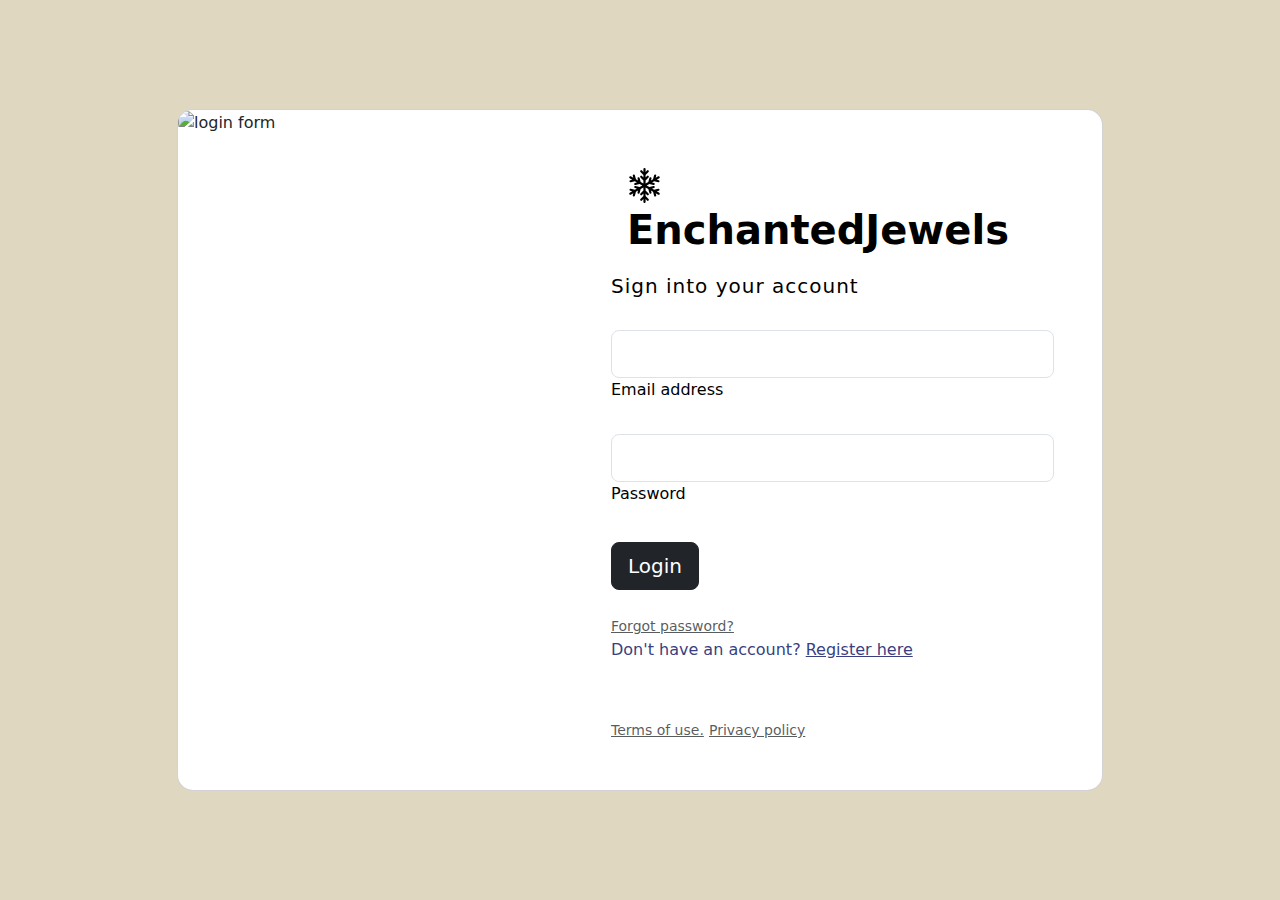
==== login.html @ 13b69a2e "first commit" ====
<!DOCTYPE html>
<html lang="en">
<head>
    <meta charset="UTF-8">
    <meta http-equiv="X-UA-Compatible" content="IE=edge">
    <meta name="viewport" content="width=device-width, initial-scale=1.0">
    <title>Login Page</title>
    <link rel="stylesheet" href="https://cdn.jsdelivr.net/npm/bootstrap@5.3.1/dist/css/bootstrap.min.css">
    <script src="https://cdn.jsdelivr.net/npm/bootstrap@5.3.1/dist/js/bootstrap.bundle.min.js"></script>
</head>
<body>
    <section class="vh-100" style="background-color: #DFD7BF;">
        <div class="container py-5 h-100">
          <div class="row d-flex justify-content-center align-items-center h-100">
            <div class="col col-xl-10">
              <div class="card" style="border-radius: 1rem;">
                <div class="row g-0">
                  <div class="col-md-6 col-lg-5 d-none d-md-block">
                    <img src="lo.jpeg"
                      alt="login form" class="img-fluid" style="border-radius: 1rem 0 0 1rem;" />
                  </div>
                  <div class="col-md-6 col-lg-7 d-flex align-items-center">
                    <div class="card-body p-4 p-lg-5 text-black">
      
                      <form>
      
                        <div class="d-flex align-items-center mb-3 pb-1">
                          <i class="fas fa-cubes fa-2x me-3" style="color: #ff6219;"></i>
                          <div class="h1 fw-bold mb-0"><svg xmlns="http://www.w3.org/2000/svg" width="35" height="35" fill="currentColor" class="bi bi-snow2" viewBox="0 0 16 16">
                            <path d="M8 16a.5.5 0 0 1-.5-.5v-1.293l-.646.647a.5.5 0 0 1-.707-.708L7.5 12.793v-1.086l-.646.647a.5.5 0 0 1-.707-.708L7.5 10.293V8.866l-1.236.713-.495 1.85a.5.5 0 1 1-.966-.26l.237-.882-.94.542-.496 1.85a.5.5 0 1 1-.966-.26l.237-.882-1.12.646a.5.5 0 0 1-.5-.866l1.12-.646-.884-.237a.5.5 0 1 1 .26-.966l1.848.495.94-.542-.882-.237a.5.5 0 1 1 .258-.966l1.85.495L7 8l-1.236-.713-1.849.495a.5.5 0 1 1-.258-.966l.883-.237-.94-.542-1.85.495a.5.5 0 0 1-.258-.966l.883-.237-1.12-.646a.5.5 0 1 1 .5-.866l1.12.646-.237-.883a.5.5 0 0 1 .966-.258l.495 1.849.94.542-.236-.883a.5.5 0 0 1 .966-.258l.495 1.849 1.236.713V5.707L6.147 4.354a.5.5 0 1 1 .707-.708l.646.647V3.207L6.147 1.854a.5.5 0 1 1 .707-.708l.646.647V.5a.5.5 0 0 1 1 0v1.293l.647-.647a.5.5 0 1 1 .707.708L8.5 3.207v1.086l.647-.647a.5.5 0 1 1 .707.708L8.5 5.707v1.427l1.236-.713.495-1.85a.5.5 0 1 1 .966.26l-.236.882.94-.542.495-1.85a.5.5 0 1 1 .966.26l-.236.882 1.12-.646a.5.5 0 0 1 .5.866l-1.12.646.883.237a.5.5 0 1 1-.26.966l-1.848-.495-.94.542.883.237a.5.5 0 1 1-.26.966l-1.848-.495L9 8l1.236.713 1.849-.495a.5.5 0 0 1 .259.966l-.883.237.94.542 1.849-.495a.5.5 0 0 1 .259.966l-.883.237 1.12.646a.5.5 0 0 1-.5.866l-1.12-.646.236.883a.5.5 0 1 1-.966.258l-.495-1.849-.94-.542.236.883a.5.5 0 0 1-.966.258L9.736 9.58 8.5 8.866v1.427l1.354 1.353a.5.5 0 0 1-.707.708l-.647-.647v1.086l1.354 1.353a.5.5 0 0 1-.707.708l-.647-.647V15.5a.5.5 0 0 1-.5.5z"/>
                          </svg> EnchantedJewels</div>
                        </div>
      
                        <h5 class="fw-normal mb-3 pb-3" style="letter-spacing: 1px;">Sign into your account</h5>
      
                        <div class="form-outline mb-4">
                          <input type="email" id="form2Example17" class="form-control form-control-lg" />
                          <label class="form-label" for="form2Example17">Email address</label>
                        </div>
      
                        <div class="form-outline mb-4">
                          <input type="password" id="form2Example27" class="form-control form-control-lg" />
                          <label class="form-label" for="form2Example27">Password</label>
                        </div>
      
                        <div class="pt-1 mb-4">
                          <button class="btn btn-dark btn-lg btn-block" type="button">Login</button>
                        </div>
      
                        <a class="small text-muted" href="#!">Forgot password?</a>
                        <p class="mb-5 pb-lg-2" style="color: #393f81;">Don't have an account? <a href="sign.html"
                            style="color: #393f81;">Register here</a></p>
                        <a href="#!" class="small text-muted">Terms of use.</a>
                        <a href="#!" class="small text-muted">Privacy policy</a>
                      </form>
      
                    </div>
                  </div>
                </div>
              </div>
            </div>
          </div>
        </div>
      </section>
</body>
</html>
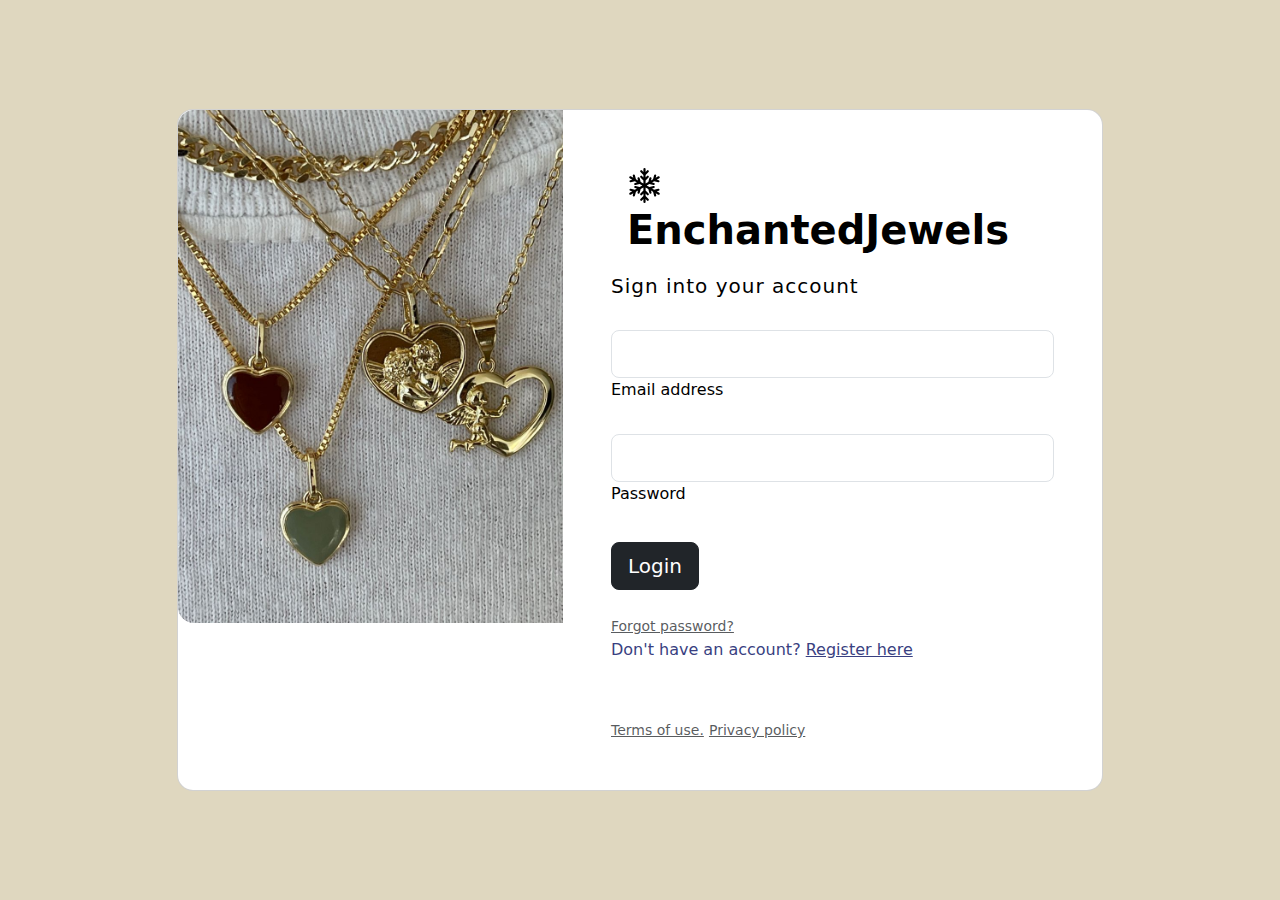
==== commit cd79bda6: "third commit" ====
--- a/login.html
+++ b/login.html
@@ -7,6 +7,9 @@
     <title>Login Page</title>
     <link rel="stylesheet" href="https://cdn.jsdelivr.net/npm/bootstrap@5.3.1/dist/css/bootstrap.min.css">
     <script src="https://cdn.jsdelivr.net/npm/bootstrap@5.3.1/dist/js/bootstrap.bundle.min.js"></script>
+    <link rel="preconnect" href="https://fonts.googleapis.com">
+<link rel="preconnect" href="https://fonts.gstatic.com" crossorigin>
+<link href="https://fonts.googleapis.com/css2?family=Tangerine:wght@700&display=swap" rel="stylesheet">
 </head>
 <body>
     <section class="vh-100" style="background-color: #DFD7BF;">
@@ -16,7 +19,7 @@
               <div class="card" style="border-radius: 1rem;">
                 <div class="row g-0">
                   <div class="col-md-6 col-lg-5 d-none d-md-block">
-                    <img src="lo.jpeg"
+                    <img src="imgs/lo.jpeg"
                       alt="login form" class="img-fluid" style="border-radius: 1rem 0 0 1rem;" />
                   </div>
                   <div class="col-md-6 col-lg-7 d-flex align-items-center">
@@ -53,7 +56,7 @@
                         <a href="#!" class="small text-muted">Terms of use.</a>
                         <a href="#!" class="small text-muted">Privacy policy</a>
                       </form>
-      
+    
                     </div>
                   </div>
                 </div>
@@ -63,4 +66,4 @@
         </div>
       </section>
 </body>
-</html>+</html>
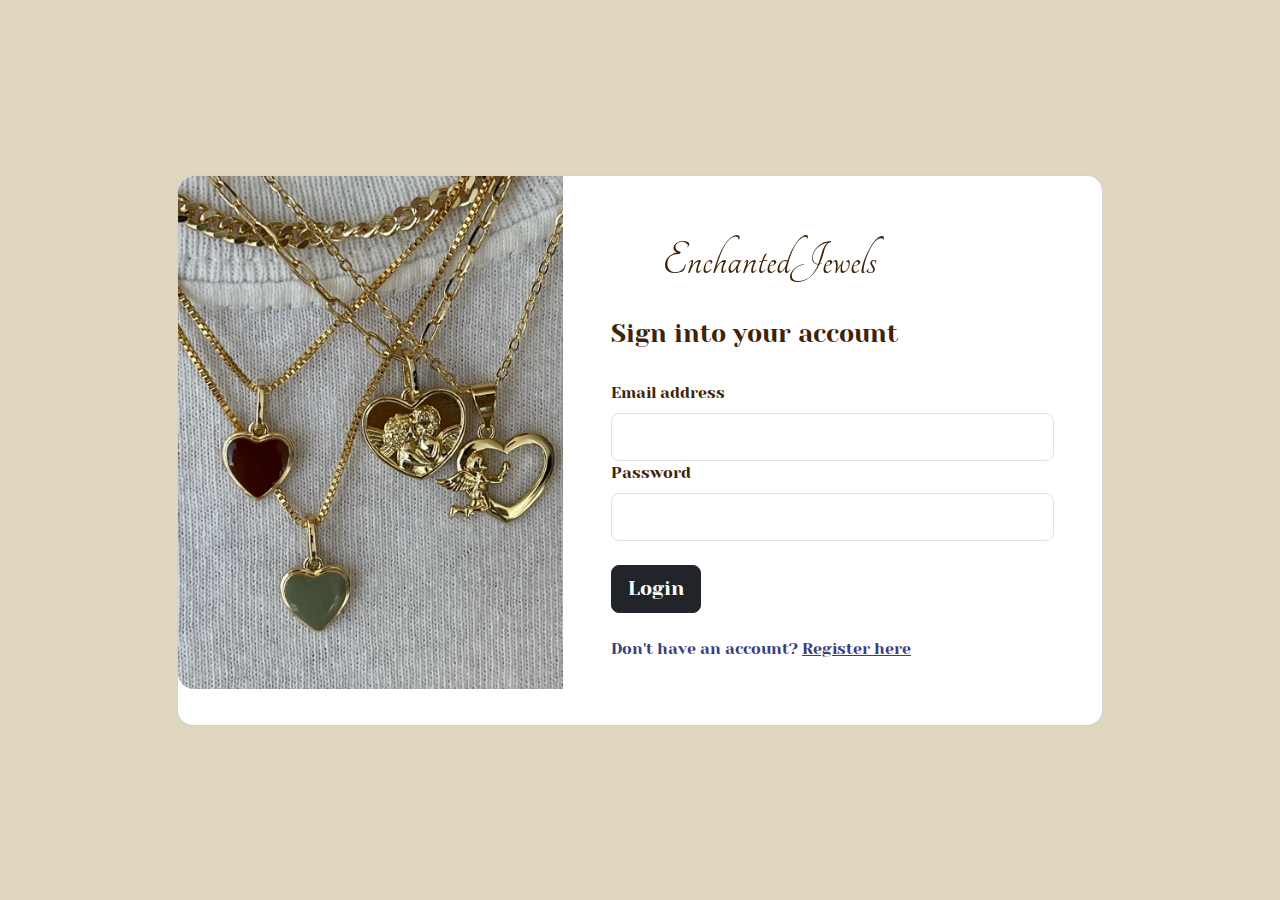
==== commit 1dd60c7c: "13th" ====
--- a/login.html
+++ b/login.html
@@ -6,10 +6,11 @@
     <meta name="viewport" content="width=device-width, initial-scale=1.0">
     <title>Login Page</title>
     <link rel="stylesheet" href="https://cdn.jsdelivr.net/npm/bootstrap@5.3.1/dist/css/bootstrap.min.css">
-    <script src="https://cdn.jsdelivr.net/npm/bootstrap@5.3.1/dist/js/bootstrap.bundle.min.js"></script>
+    <link rel="stylesheet" href="styles.css">
     <link rel="preconnect" href="https://fonts.googleapis.com">
 <link rel="preconnect" href="https://fonts.gstatic.com" crossorigin>
-<link href="https://fonts.googleapis.com/css2?family=Tangerine:wght@700&display=swap" rel="stylesheet">
+<link href="https://fonts.googleapis.com/css2?family=Cinzel:wght@600&family=Tangerine:wght@700&family=Yeseva+One&display=swap" rel="stylesheet">
+<script src="script.js"></script>
 </head>
 <body>
     <section class="vh-100" style="background-color: #DFD7BF;">
@@ -25,36 +26,37 @@
                   <div class="col-md-6 col-lg-7 d-flex align-items-center">
                     <div class="card-body p-4 p-lg-5 text-black">
       
-                      <form>
+                      <form name="fname" onsubmit="return validateForm()" method="post">
       
                         <div class="d-flex align-items-center mb-3 pb-1">
                           <i class="fas fa-cubes fa-2x me-3" style="color: #ff6219;"></i>
-                          <div class="h1 fw-bold mb-0"><svg xmlns="http://www.w3.org/2000/svg" width="35" height="35" fill="currentColor" class="bi bi-snow2" viewBox="0 0 16 16">
-                            <path d="M8 16a.5.5 0 0 1-.5-.5v-1.293l-.646.647a.5.5 0 0 1-.707-.708L7.5 12.793v-1.086l-.646.647a.5.5 0 0 1-.707-.708L7.5 10.293V8.866l-1.236.713-.495 1.85a.5.5 0 1 1-.966-.26l.237-.882-.94.542-.496 1.85a.5.5 0 1 1-.966-.26l.237-.882-1.12.646a.5.5 0 0 1-.5-.866l1.12-.646-.884-.237a.5.5 0 1 1 .26-.966l1.848.495.94-.542-.882-.237a.5.5 0 1 1 .258-.966l1.85.495L7 8l-1.236-.713-1.849.495a.5.5 0 1 1-.258-.966l.883-.237-.94-.542-1.85.495a.5.5 0 0 1-.258-.966l.883-.237-1.12-.646a.5.5 0 1 1 .5-.866l1.12.646-.237-.883a.5.5 0 0 1 .966-.258l.495 1.849.94.542-.236-.883a.5.5 0 0 1 .966-.258l.495 1.849 1.236.713V5.707L6.147 4.354a.5.5 0 1 1 .707-.708l.646.647V3.207L6.147 1.854a.5.5 0 1 1 .707-.708l.646.647V.5a.5.5 0 0 1 1 0v1.293l.647-.647a.5.5 0 1 1 .707.708L8.5 3.207v1.086l.647-.647a.5.5 0 1 1 .707.708L8.5 5.707v1.427l1.236-.713.495-1.85a.5.5 0 1 1 .966.26l-.236.882.94-.542.495-1.85a.5.5 0 1 1 .966.26l-.236.882 1.12-.646a.5.5 0 0 1 .5.866l-1.12.646.883.237a.5.5 0 1 1-.26.966l-1.848-.495-.94.542.883.237a.5.5 0 1 1-.26.966l-1.848-.495L9 8l1.236.713 1.849-.495a.5.5 0 0 1 .259.966l-.883.237.94.542 1.849-.495a.5.5 0 0 1 .259.966l-.883.237 1.12.646a.5.5 0 0 1-.5.866l-1.12-.646.236.883a.5.5 0 1 1-.966.258l-.495-1.849-.94-.542.236.883a.5.5 0 0 1-.966.258L9.736 9.58 8.5 8.866v1.427l1.354 1.353a.5.5 0 0 1-.707.708l-.647-.647v1.086l1.354 1.353a.5.5 0 0 1-.707.708l-.647-.647V15.5a.5.5 0 0 1-.5.5z"/>
-                          </svg> EnchantedJewels</div>
+                          <div class="h12"><svg xmlns="http://www.w3.org/2000/svg" width="35" height="35" fill="currentColor" class="bi bi-snow2" viewBox="0 0 16 16">
+        
+                          </svg>EnchantedJewels</div>
                         </div>
       
-                        <h5 class="fw-normal mb-3 pb-3" style="letter-spacing: 1px;">Sign into your account</h5>
+                        <h5 class="sepl" style="font-size: 25px;">Sign into your account</h5>
+                        <br>
       
-                        <div class="form-outline mb-4">
+                        <div class="sepl">
+                          <label class="form-label" for="form2Example17">Email address</label>
                           <input type="email" id="form2Example17" class="form-control form-control-lg" />
-                          <label class="form-label" for="form2Example17">Email address</label>
                         </div>
       
-                        <div class="form-outline mb-4">
+                        <div class="sepl">
+                          <label class="form-label" for="form2Example27">Password</label>
                           <input type="password" id="form2Example27" class="form-control form-control-lg" />
-                          <label class="form-label" for="form2Example27">Password</label>
                         </div>
+                        <br>
       
-                        <div class="pt-1 mb-4">
-                          <button class="btn btn-dark btn-lg btn-block" type="button">Login</button>
+                        <div class="sepl">
+                          <button input type="submit" class="btn btn-dark btn-lg btn-block" type="button">Login</button>
                         </div>
-      
-                        <a class="small text-muted" href="#!">Forgot password?</a>
-                        <p class="mb-5 pb-lg-2" style="color: #393f81;">Don't have an account? <a href="sign.html"
-                            style="color: #393f81;">Register here</a></p>
-                        <a href="#!" class="small text-muted">Terms of use.</a>
-                        <a href="#!" class="small text-muted">Privacy policy</a>
+
+                        <br>
+    
+                        <p class="sepl" style="color: #393f81;">Don't have an account? <a href="sign.html"
+                            style="color:#393f81;">Register here</a></p>
                       </form>
     
                     </div>
--- a/styles.css
+++ b/styles.css
@@ -0,0 +1,108 @@
+body {
+    background-color:#f0e9e2;
+}
+.container-fluid {
+    background-color:#f2f0eb;
+
+}
+.fw-bolder {
+    font-family: 'Yeseva One', cursive;
+    color: #3F2305;
+}
+.navbar-brand {
+    font-family: 'Tangerine', cursive;
+    font-size: xx-large;
+    color: #3F2305 ;
+}
+#head {
+    font-family: 'Yeseva One', cursive;
+    color: #f2f0eb;
+    padding: 30px;
+    font-weight: 900;  
+    font-size: xx-large;
+}
+.mt-auto {
+    font-family: 'Yeseva One', cursive;
+    color: #3F2305;
+}
+#carousel-caption {
+    font-family: 'Cinzel', serif;
+    text-align: right;
+    position: absolute;
+    bottom: 20px;
+    right: 20px;
+    padding: 10px;
+    font-size: 14px;
+    font-weight: 900;
+    color: white;
+}
+#carousel-caption1 {
+    font-family: 'Cinzel', serif;
+    text-align: right;
+    position: absolute;
+    top: 20px;
+    right: 20px;
+    padding: 10px;
+    font-size: 14px;
+    font-weight: 900;
+    color: #3F2305;
+}
+#carousel-caption2 {
+    font-family: 'Cinzel', serif;
+    text-align: right;
+    position: absolute;
+    bottom: 20px;
+    left: 20px;
+    padding: 10px;
+    font-size: 14px;
+    font-weight: 900;
+    color: #3F2305;
+
+}
+#carousel-caption p {
+    font-family: 'Tangerine', cursive; ;
+    font-size:xx-large;
+    color: whitesmoke;
+
+}
+#carousel-caption1 p {
+    font-family: 'Tangerine', cursive; ;
+    font-size:xx-large ;
+    color: #3F2305;
+
+}
+#carousel-caption2 p {
+    font-family: 'Tangerine', cursive; ;
+    font-size:xx-large;
+    color: #3F2305;
+}
+.nav-item {
+    font-family: 'Yeseva One', cursive;
+    color: #3F2305;
+}
+h1 {
+    background-color: #3F2305; 
+    color: #f2f0eb;
+    font-family: 'Yeseva One', cursive;
+
+    
+
+}
+.bg-transparent {
+    color: #3F2305;
+}
+.mt-auto :hover{
+    color: #3F2305;
+}
+#pro-2 {
+    color: #3F2305;
+}
+.h12{
+    font-family:'Tangerine', cursive ;
+    color: #3F2305;
+    font-size: 50px;
+}
+.sepl{
+    font-family: 'Yeseva One', cursive;;
+    color: #3F2305;
+}
